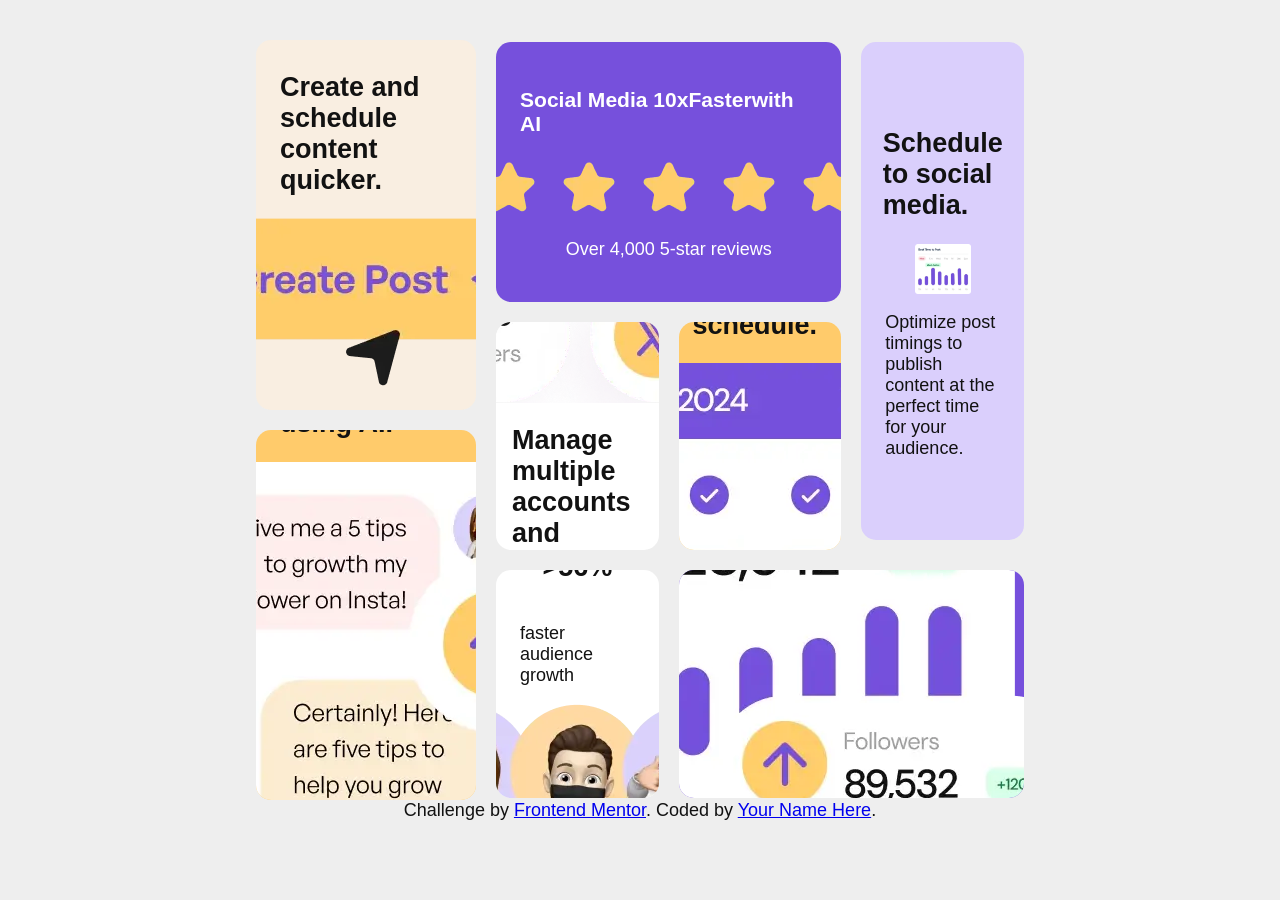
==== Bento Grid/index.html @ 0548c5fd "Bento Grid" ====
<!DOCTYPE html>
<html lang="en">
  <head>
    <meta charset="UTF-8" />
    <meta name="viewport" content="width=device-width, initial-scale=1.0" />

    <link
      rel="icon"
      type="image/png"
      sizes="32x32"
      href="./assets/images/favicon-32x32.png"
    />

    <link rel="stylesheet" href="css/style.css" />

    <title>Frontend Mentor | Bento grid</title>
  </head>
  <main>
    <section class="main-container">
      <div class="grid-container">
        <article class="grid-card" id="card1">
          <h1 class="title">
            Social Media <span class="yellow-text">10x</span
            ><span class="italic-txt">Faster</span>with AI
          </h1>
          <img src="assets/images/illustration-five-stars.webp" alt="" />
          <p class="color-white">Over 4,000 5-star reviews</p>
        </article>
        <article class="grid-card" id="card2">
          <img
            src="assets/images/illustration-multiple-platforms.webp"
            alt=""
          />
          <h2>Manage multiple accounts and platforms.</h2>
        </article>
        <article class="grid-card" id="card3">
          <h2>Maintain a consistent posting schedule.</h2>
          <img
            src="assets/images/illustration-consistent-schedule.webp"
            alt=""
          />
        </article>
        <article class="grid-card" id="card4">
          <h2>Schedule to social media.</h2>
          <img src="assets/images/illustration-schedule-posts.webp" alt="" />
          <p>
            Optimize post timings to publish content at the perfect time for
            your audience.
          </p>
        </article>
        <article class="grid-card" id="card5">
          <img src="assets/images/illustration-grow-followers.webp" alt="" />
          <h2>Grow followers with non-stop content.</h2>
        </article>
        <article class="grid-card" id="card6">
          <h2>>56%</h2>
          <p>faster audience growth</p>
          <img src="assets/images/illustration-audience-growth.webp" alt="" />
        </article>
      </div>
      <div class="flex-container">
        <article class="grid-card" id="card7">
          <h2>Create and schedule content quicker.</h2>
          <img src="assets/images/illustration-create-post.webp" alt="" />
        </article>
        <article class="grid-card" id="card8">
          <h2>Write your content using AI.</h2>
          <img src="assets/images/illustration-ai-content.webp" alt="" />
        </article>
      </div>
    </section>

    <div class="attribution">
      Challenge by
      <a href="https://www.frontendmentor.io?ref=challenge">Frontend Mentor</a>.
      Coded by <a href="#">Your Name Here</a>.
    </div>
  </main>
</html>
---- Bento Grid/css/style.css ----
:root {
  --Purple100: hsl(254, 88%, 90%);
  --Purple500: hsl(256, 67%, 59%);

  --Yellow100: hsl(31, 66%, 93%);
  --Yellow500: hsl(39, 100%, 71%);

  --White: hsl(0, 0%, 100%);
  --Black: hsl(0, 0%, 7%);

  background-color: #eee;
}

main {
  display: flex;
  flex-direction: column;

  align-items: center;
  justify-content: center;

  height: auto;
  width: 100%;

  margin: 0;
  padding: 0;

  color: var(--Black);
  font-size: 18px;
  font-weight: 400;
  font-family: Calibri, "Trebuchet MS", sans-serif;

  background-color: #eee;
}

.main-container {
  display: flex;
  flex-direction: row-reverse;

  align-items: center;
  justify-content: center;

  margin: 0;
  margin-top: 2rem;
  padding: 0;

  width: 60vw;
  height: auto;
}

.grid-container {
  display: grid;

  width: calc(45vw - 20px);
  height: auto;

  grid-template-columns: repeat(3, 1fr);
  grid-template-rows: repeat(3, auto);
  grid-gap: 20px;
}

.flex-container {
  display: flex;
  flex-direction: column;

  justify-content: center;
  align-items: center;

  height: calc(80vh + 40px);

  margin-right: 20px;
}

.grid-card {
  display: flex;
  flex-direction: column;
  align-items: center;
  justify-content: center;

  overflow: hidden;

  margin: 0;
  padding: 1.5rem;

  height: auto;
  max-width: calc((60vw / 4) - 20px);

  border-radius: 15px;

  background-color: black;
}

#card1 {
  grid-area: 1 / 1 / 2 / 3;

  color: var(--White);
  background-color: var(--Purple500);

  max-width: calc((60vw / 2) - 20px);
  max-height: 30vh;
}
#card2 {
  grid-area: 2 / 1 / 3 / 2;

  color: var(--Black);
  background-color: var(--White);

  max-height: 20vh;
}
#card3 {
  grid-area: 2 / 2 / 3 / 3;

  color: var(--Black);
  background-color: var(--Yellow500);

  max-height: 20vh;
}
#card4 {
  grid-area: 1 / 3 / 3 / 4;

  color: var(--Black);
  background-color: var(--Purple100);

  height: calc(50vh);
}
#card5 {
  grid-area: 3 / 2 / 4 / 4;

  color: var(--White);
  background-color: var(--Purple500);

  max-width: calc((60vw / 2) - 20px);
  max-height: 20vh;
}
#card6 {
  grid-area: 3 / 1 / 4 / 2;

  color: var(--Black);
  background-color: var(--White);

  max-height: 20vh;
}
#card7 {
  color: var(--Black);
  background-color: var(--Yellow100);

  height: 50%;

  margin-bottom: 20px;
}
#card8 {
  color: var(--Black);
  background-color: var(--Yellow500);

  height: 50%;
}

#card4 img {
  height: 50px;
}

.purple-card {
  color: var(--White);
  background-color: var(--Purple500);
}

.yellow-card {
  color: var(--Black);
  background-color: var(--Yellow500);
}

.light-purple-card {
  color: var(--Black);
  background-color: var(--Purple100);
}

.light-yellow-card {
  color: var(--Black);
  background-color: var(--Yellow100);
}

.white-card {
  color: var(--Black);
  background-color: var(--White);
}
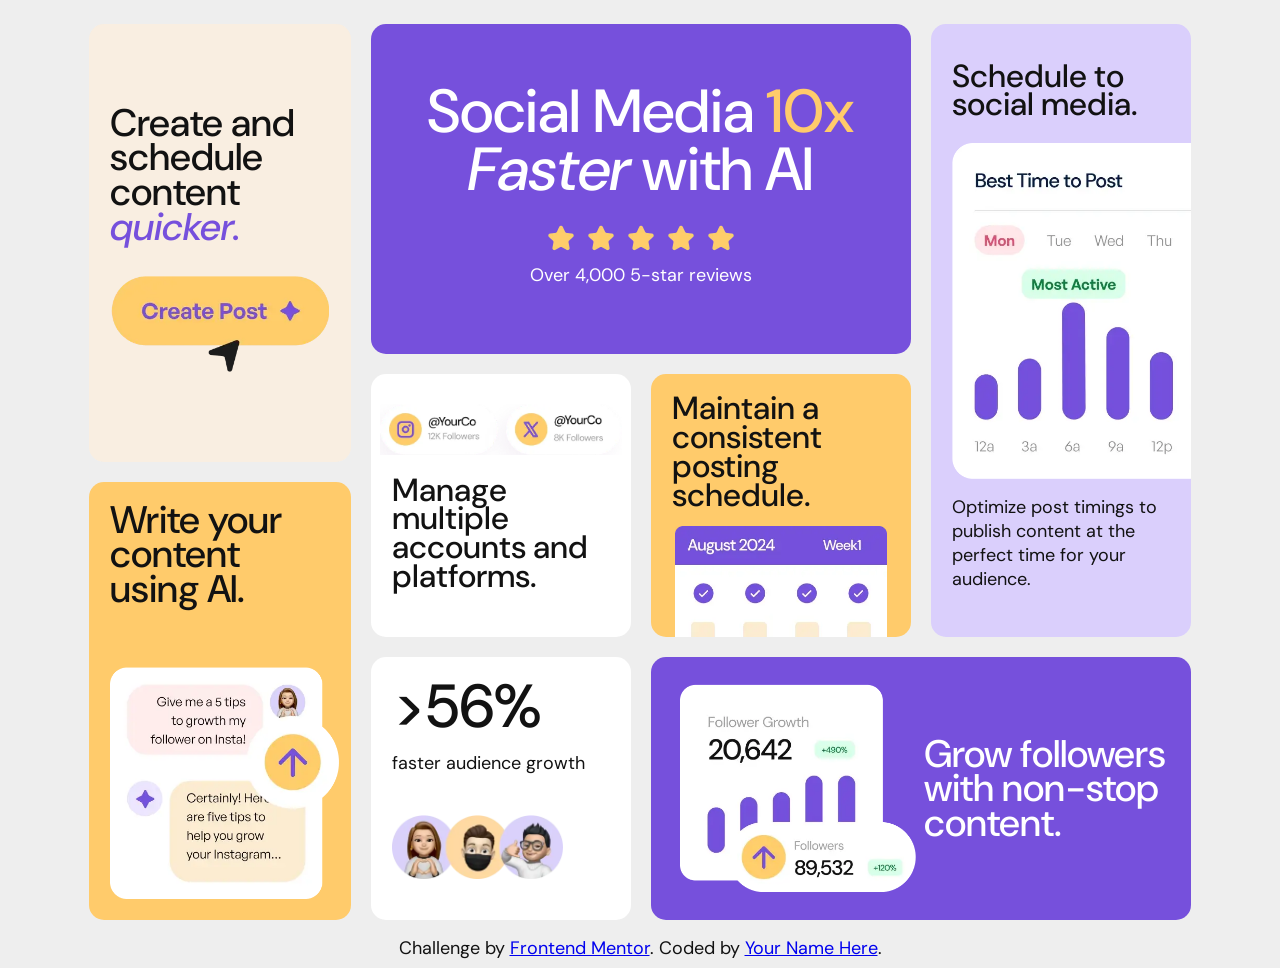
==== commit 0a8f9eac: "Bento Grid Finished" ====
--- a/Bento Grid/index.html
+++ b/Bento Grid/index.html
@@ -8,8 +8,13 @@
       rel="icon"
       type="image/png"
       sizes="32x32"
-      href="./assets/images/favicon-32x32.png"
-    />
+      href="./assets/images/favicon-32x32.png" />
+
+    <link rel="preconnect" href="https://fonts.googleapis.com" />
+    <link rel="preconnect" href="https://fonts.gstatic.com" crossorigin />
+    <link
+      href="https://fonts.googleapis.com/css2?family=DM+Sans:ital,opsz,wght@0,9..40,100..1000;1,9..40,100..1000&display=swap"
+      rel="stylesheet" />
 
     <link rel="stylesheet" href="css/style.css" />
 
@@ -20,8 +25,11 @@
       <div class="grid-container">
         <article class="grid-card" id="card1">
           <h1 class="title">
-            Social Media <span class="yellow-text">10x</span
-            ><span class="italic-txt">Faster</span>with AI
+            Social Media <span class="yellow-text">10x </span><br /><span
+              class="italic-text"
+              >Faster</span
+            >
+            with AI
           </h1>
           <img src="assets/images/illustration-five-stars.webp" alt="" />
           <p class="color-white">Over 4,000 5-star reviews</p>
@@ -29,19 +37,17 @@
         <article class="grid-card" id="card2">
           <img
             src="assets/images/illustration-multiple-platforms.webp"
-            alt=""
-          />
-          <h2>Manage multiple accounts and platforms.</h2>
+            alt="" />
+          <h2 class="subtitle">Manage multiple accounts and platforms.</h2>
         </article>
         <article class="grid-card" id="card3">
-          <h2>Maintain a consistent posting schedule.</h2>
+          <h2 class="subtitle">Maintain a consistent posting schedule.</h2>
           <img
             src="assets/images/illustration-consistent-schedule.webp"
-            alt=""
-          />
+            alt="" />
         </article>
         <article class="grid-card" id="card4">
-          <h2>Schedule to social media.</h2>
+          <h2 class="subtitle">Schedule to social media.</h2>
           <img src="assets/images/illustration-schedule-posts.webp" alt="" />
           <p>
             Optimize post timings to publish content at the perfect time for
@@ -50,21 +56,24 @@
         </article>
         <article class="grid-card" id="card5">
           <img src="assets/images/illustration-grow-followers.webp" alt="" />
-          <h2>Grow followers with non-stop content.</h2>
+          <h2 class="big-subtitle">Grow followers with non-stop content.</h2>
         </article>
         <article class="grid-card" id="card6">
-          <h2>>56%</h2>
+          <h2 class="title">>56%</h2>
           <p>faster audience growth</p>
           <img src="assets/images/illustration-audience-growth.webp" alt="" />
         </article>
       </div>
       <div class="flex-container">
         <article class="grid-card" id="card7">
-          <h2>Create and schedule content quicker.</h2>
+          <h2 class="big-subtitle">
+            Create and schedule content
+            <span class="purple-text italic-text">quicker.</span>
+          </h2>
           <img src="assets/images/illustration-create-post.webp" alt="" />
         </article>
         <article class="grid-card" id="card8">
-          <h2>Write your content using AI.</h2>
+          <h2 class="big-subtitle">Write your content using AI.</h2>
           <img src="assets/images/illustration-ai-content.webp" alt="" />
         </article>
       </div>
--- a/Bento Grid/css/style.css
+++ b/Bento Grid/css/style.css
@@ -11,6 +11,7 @@
   background-color: #eee;
 }
 
+/* ========================= MAIN FORMAT ========================= */
 main {
   display: flex;
   flex-direction: column;
@@ -25,13 +26,54 @@
   padding: 0;
 
   color: var(--Black);
+  font-family: "DM Sans";
   font-size: 18px;
   font-weight: 400;
-  font-family: Calibri, "Trebuchet MS", sans-serif;
 
   background-color: #eee;
 }
 
+/* ========================= TEXT'S FORMAT ========================= */
+.title {
+  margin: 0;
+  margin-bottom: 1.5rem;
+
+  text-align: center;
+  font-size: 3.8rem;
+  font-weight: 500;
+  line-height: 95%;
+}
+.big-subtitle {
+  margin: 0;
+
+  font-family: "DM Sans";
+  font-size: 2.4rem;
+  font-weight: 500;
+  line-height: 90%;
+}
+.subtitle {
+  margin: 0;
+  margin-bottom: 1rem;
+
+  font-family: "DM Sans";
+  font-size: 2rem;
+  font-weight: 500;
+  line-height: 90%;
+}
+.yellow-text {
+  color: var(--Yellow500);
+}
+.purple-text {
+  color: var(--Purple500);
+}
+.italic-text {
+  font-style: italic;
+}
+p {
+  margin: 0.5rem 0;
+}
+
+/* ========================= CONTAINERS ========================= */
 .main-container {
   display: flex;
   flex-direction: row-reverse;
@@ -39,25 +81,22 @@
   align-items: center;
   justify-content: center;
 
-  margin: 0;
-  margin-top: 2rem;
+  margin: 1rem 0;
   padding: 0;
 
-  width: 60vw;
-  height: auto;
-}
-
+  width: 70rem;
+  height: 56rem;
+}
 .grid-container {
   display: grid;
 
-  width: calc(45vw - 20px);
-  height: auto;
+  width: calc(52.5rem - 20px);
+  height: 56rem;
 
   grid-template-columns: repeat(3, 1fr);
   grid-template-rows: repeat(3, auto);
   grid-gap: 20px;
 }
-
 .flex-container {
   display: flex;
   flex-direction: column;
@@ -65,11 +104,13 @@
   justify-content: center;
   align-items: center;
 
-  height: calc(80vh + 40px);
+  height: 56rem;
+  width: auto;
 
   margin-right: 20px;
 }
 
+/* ========================= CARD'S GRID ========================= */
 .grid-card {
   display: flex;
   flex-direction: column;
@@ -79,66 +120,112 @@
   overflow: hidden;
 
   margin: 0;
-  padding: 1.5rem;
-
-  height: auto;
-  max-width: calc((60vw / 4) - 20px);
+  padding: 1.3rem;
+
+  height: auto;
+  max-width: calc((70rem / 4) - 60px);
 
   border-radius: 15px;
 
   background-color: black;
 }
 
+/* =============== CARDS =============== */
 #card1 {
   grid-area: 1 / 1 / 2 / 3;
 
   color: var(--White);
   background-color: var(--Purple500);
 
-  max-width: calc((60vw / 2) - 20px);
-  max-height: 30vh;
-}
+  max-width: calc((75rem / 2) - 40px);
+  height: 18rem;
+}
+#card1 img {
+  height: 2rem;
+}
+
 #card2 {
   grid-area: 2 / 1 / 3 / 2;
 
   color: var(--Black);
   background-color: var(--White);
 
-  max-height: 20vh;
-}
+  height: auto;
+}
+#card2 img {
+  margin-bottom: 1.3rem;
+
+  height: 3.2rem;
+}
+
 #card3 {
   grid-area: 2 / 2 / 3 / 3;
 
+  justify-content: start;
+
   color: var(--Black);
   background-color: var(--Yellow500);
 
-  max-height: 20vh;
-}
+  height: auto;
+}
+#card3 img {
+  height: 10rem;
+}
+
 #card4 {
   grid-area: 1 / 3 / 3 / 4;
 
   color: var(--Black);
   background-color: var(--Purple100);
 
-  height: calc(50vh);
-}
+  height: auto;
+}
+#card4 img {
+  align-self: flex-start;
+
+  margin: 0.5rem 0;
+
+  height: 21rem;
+}
+
 #card5 {
   grid-area: 3 / 2 / 4 / 4;
 
+  flex-direction: row;
+
   color: var(--White);
   background-color: var(--Purple500);
 
-  max-width: calc((60vw / 2) - 20px);
-  max-height: 20vh;
-}
+  max-width: calc((75rem / 2) - 40px);
+  height: auto;
+}
+#card5 img {
+  margin: 0.5rem;
+
+  height: 13rem;
+}
+
 #card6 {
   grid-area: 3 / 1 / 4 / 2;
 
+  align-items: start;
+  justify-content: start;
+
   color: var(--Black);
   background-color: var(--White);
 
-  max-height: 20vh;
-}
+  height: auto;
+}
+#card6 h2 {
+  margin-bottom: 0.5rem;
+}
+#card6 img {
+  margin: 0;
+  margin-top: 2rem;
+
+  height: 4rem;
+}
+
 #card7 {
   color: var(--Black);
   background-color: var(--Yellow100);
@@ -147,38 +234,89 @@
 
   margin-bottom: 20px;
 }
+#card7 img {
+  margin: 0;
+  margin-top: 2rem;
+
+  height: 6.5rem;
+}
+
 #card8 {
+  align-items: start;
+
   color: var(--Black);
   background-color: var(--Yellow500);
 
   height: 50%;
 }
-
-#card4 img {
-  height: 50px;
-}
-
-.purple-card {
-  color: var(--White);
-  background-color: var(--Purple500);
-}
-
-.yellow-card {
-  color: var(--Black);
-  background-color: var(--Yellow500);
-}
-
-.light-purple-card {
-  color: var(--Black);
-  background-color: var(--Purple100);
-}
-
-.light-yellow-card {
-  color: var(--Black);
-  background-color: var(--Yellow100);
-}
-
-.white-card {
-  color: var(--Black);
-  background-color: var(--White);
-}
+#card8 img {
+  margin-top: auto;
+
+  height: 14.5rem;
+}
+
+/* ========================= RESPONSIVE LAPTOP ========================= */
+@media (max-width: 1200px) {
+  .main-container {
+    display: flex;
+    flex-direction: column;
+
+    align-items: center;
+    justify-content: center;
+
+    margin: 1rem 0;
+    padding: 0;
+
+    width: calc(52.5rem - 20px);
+    height: auto;
+  }
+  .flex-container {
+    display: flex;
+    flex-direction: row;
+
+    justify-content: center;
+    align-items: center;
+
+    height: auto;
+    width: calc(52.5rem - 20px);
+
+    margin: 0;
+    margin-top: 20px;
+  }
+
+  #card7 {
+    flex-direction: row;
+    align-items: start;
+
+    color: var(--Black);
+    background-color: var(--Yellow100);
+
+    height: calc(17.5rem - 20px);
+    width: auto;
+
+    margin: 0;
+    margin-right: 20px;
+  }
+  #card7 img {
+    margin: 0;
+    margin-top: 2rem;
+
+    height: 6.5rem;
+  }
+
+  #card8 {
+    align-items: start;
+
+    color: var(--Black);
+    background-color: var(--Yellow500);
+
+    height: 50%;
+  }
+  #card8 img {
+    margin-top: auto;
+
+    height: 12.5rem;
+  }
+}
+
+/* ========================= RESPONSIVE MOBILE ========================= */
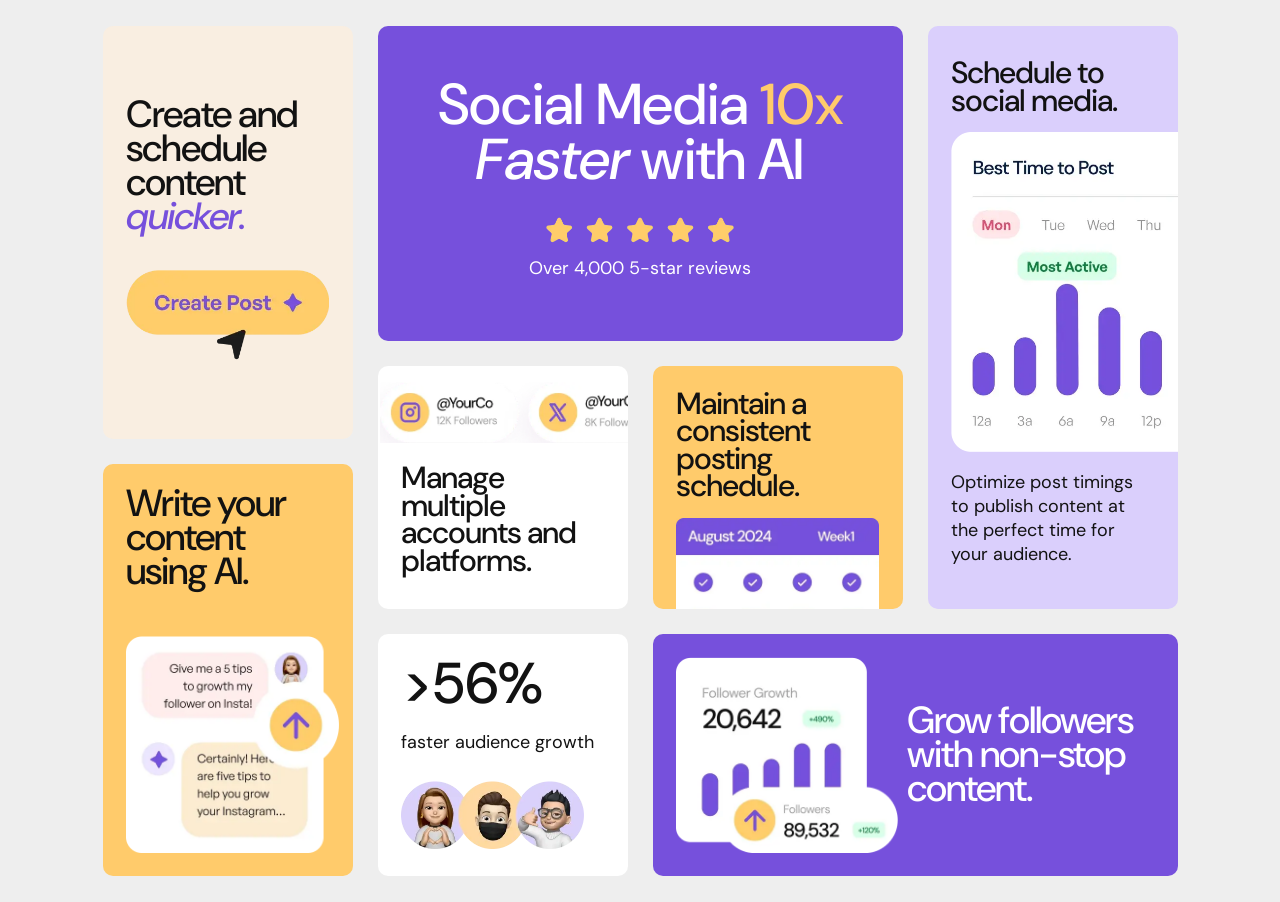
==== commit eb923db8: "Bento grid - responsive finished" ====
--- a/Bento Grid/index.html
+++ b/Bento Grid/index.html
@@ -22,13 +22,11 @@
   </head>
   <main>
     <section class="main-container">
-      <div class="grid-container">
+      <div class="grid-container1">
         <article class="grid-card" id="card1">
           <h1 class="title">
-            Social Media <span class="yellow-text">10x </span><br /><span
-              class="italic-text"
-              >Faster</span
-            >
+            Social Media <span class="yellow-text">10x </span
+            ><span class="italic-text">Faster</span>
             with AI
           </h1>
           <img src="assets/images/illustration-five-stars.webp" alt="" />
@@ -64,7 +62,7 @@
           <img src="assets/images/illustration-audience-growth.webp" alt="" />
         </article>
       </div>
-      <div class="flex-container">
+      <div class="grid-container2">
         <article class="grid-card" id="card7">
           <h2 class="big-subtitle">
             Create and schedule content
@@ -79,10 +77,10 @@
       </div>
     </section>
 
-    <div class="attribution">
+    <!-- <div class="attribution">
       Challenge by
       <a href="https://www.frontendmentor.io?ref=challenge">Frontend Mentor</a>.
       Coded by <a href="#">Your Name Here</a>.
-    </div>
+    </div> -->
   </main>
 </html>
--- a/Bento Grid/css/style.css
+++ b/Bento Grid/css/style.css
@@ -7,6 +7,10 @@
 
   --White: hsl(0, 0%, 100%);
   --Black: hsl(0, 0%, 7%);
+
+  font-family: "DM Sans";
+  font-size: 18px;
+  font-weight: 400;
 
   background-color: #eee;
 }
@@ -19,16 +23,13 @@
   align-items: center;
   justify-content: center;
 
-  height: auto;
+  min-height: 98vh;
   width: 100%;
 
   margin: 0;
   padding: 0;
 
   color: var(--Black);
-  font-family: "DM Sans";
-  font-size: 18px;
-  font-weight: 400;
 
   background-color: #eee;
 }
@@ -39,7 +40,7 @@
   margin-bottom: 1.5rem;
 
   text-align: center;
-  font-size: 3.8rem;
+  font-size: 3.2rem;
   font-weight: 500;
   line-height: 95%;
 }
@@ -47,18 +48,20 @@
   margin: 0;
 
   font-family: "DM Sans";
-  font-size: 2.4rem;
+  font-size: 2.1rem;
   font-weight: 500;
   line-height: 90%;
+  letter-spacing: -1px;
 }
 .subtitle {
   margin: 0;
   margin-bottom: 1rem;
 
   font-family: "DM Sans";
-  font-size: 2rem;
+  font-size: 1.7rem;
   font-weight: 500;
   line-height: 90%;
+  letter-spacing: -1px;
 }
 .yellow-text {
   color: var(--Yellow500);
@@ -84,30 +87,34 @@
   margin: 1rem 0;
   padding: 0;
 
-  width: 70rem;
-  height: 56rem;
-}
-.grid-container {
+  width: auto;
+  height: auto;
+}
+.grid-container1 {
   display: grid;
-
-  width: calc(52.5rem - 20px);
-  height: 56rem;
-
-  grid-template-columns: repeat(3, 1fr);
-  grid-template-rows: repeat(3, auto);
-  grid-gap: 20px;
-}
-.flex-container {
-  display: flex;
-  flex-direction: column;
-
-  justify-content: center;
-  align-items: center;
-
-  height: 56rem;
-  width: auto;
-
-  margin-right: 20px;
+  grid-template-columns: 1fr 1fr 1fr;
+  grid-template-rows: 1.3fr 1fr 1fr;
+  gap: 25px 25px;
+  grid-template-areas:
+    "card1 card1 card4"
+    "card2 card3 card4"
+    "card6 card5 card5";
+  width: 800px;
+  height: 850px;
+}
+.grid-container2 {
+  display: grid;
+  grid-auto-rows: 1fr;
+  grid-template-columns: 1fr;
+  grid-template-rows: 1fr 1fr;
+  gap: 25px 25px;
+  grid-template-areas:
+    "card7"
+    "card8";
+  width: 250px;
+  height: 850px;
+
+  margin-right: 25px;
 }
 
 /* ========================= CARD'S GRID ========================= */
@@ -122,91 +129,96 @@
   margin: 0;
   padding: 1.3rem;
 
-  height: auto;
-  max-width: calc((70rem / 4) - 60px);
-
-  border-radius: 15px;
+  width: auto;
+  height: auto;
+
+  border-radius: 10px;
 
   background-color: black;
 }
 
 /* =============== CARDS =============== */
 #card1 {
-  grid-area: 1 / 1 / 2 / 3;
+  grid-area: card1;
 
   color: var(--White);
   background-color: var(--Purple500);
 
-  max-width: calc((75rem / 2) - 40px);
-  height: 18rem;
+  width: auto;
+  height: auto;
 }
 #card1 img {
-  height: 2rem;
+  height: 1.8rem;
 }
 
 #card2 {
-  grid-area: 2 / 1 / 3 / 2;
+  grid-area: card2;
 
   color: var(--Black);
   background-color: var(--White);
 
+  width: auto;
   height: auto;
 }
 #card2 img {
-  margin-bottom: 1.3rem;
-
-  height: 3.2rem;
+  margin-bottom: 1.2rem;
+
+  width: 140%;
+
+  transform: translateX(20px);
 }
 
 #card3 {
-  grid-area: 2 / 2 / 3 / 3;
+  grid-area: card3;
 
   justify-content: start;
 
   color: var(--Black);
   background-color: var(--Yellow500);
 
+  width: auto;
   height: auto;
 }
 #card3 img {
-  height: 10rem;
+  width: 100%;
 }
 
 #card4 {
-  grid-area: 1 / 3 / 3 / 4;
+  grid-area: card4;
 
   color: var(--Black);
   background-color: var(--Purple100);
 
+  width: auto;
   height: auto;
 }
 #card4 img {
   align-self: flex-start;
 
-  margin: 0.5rem 0;
-
-  height: 21rem;
+  margin-bottom: 0.5rem;
+
+  height: 320px;
 }
 
 #card5 {
-  grid-area: 3 / 2 / 4 / 4;
+  grid-area: card5;
 
   flex-direction: row;
 
   color: var(--White);
   background-color: var(--Purple500);
 
-  max-width: calc((75rem / 2) - 40px);
+  width: auto;
   height: auto;
 }
 #card5 img {
-  margin: 0.5rem;
-
-  height: 13rem;
+  margin-right: 0.5rem;
+
+  height: 100%;
 }
 
 #card6 {
-  grid-area: 3 / 1 / 4 / 2;
+  grid-area: card6;
 
   align-items: start;
   justify-content: start;
@@ -214,6 +226,7 @@
   color: var(--Black);
   background-color: var(--White);
 
+  width: auto;
   height: auto;
 }
 #card6 h2 {
@@ -221,38 +234,40 @@
 }
 #card6 img {
   margin: 0;
+  margin-top: 1rem;
+
+  width: 90%;
+}
+
+#card7 {
+  grid-area: card7;
+  color: var(--Black);
+  background-color: var(--Yellow100);
+
+  width: auto;
+  height: auto;
+}
+#card7 img {
+  margin: 0;
   margin-top: 2rem;
 
-  height: 4rem;
-}
-
-#card7 {
-  color: var(--Black);
-  background-color: var(--Yellow100);
-
-  height: 50%;
-
-  margin-bottom: 20px;
-}
-#card7 img {
-  margin: 0;
-  margin-top: 2rem;
-
-  height: 6.5rem;
+  width: 100%;
 }
 
 #card8 {
+  grid-area: card8;
   align-items: start;
 
   color: var(--Black);
   background-color: var(--Yellow500);
 
-  height: 50%;
+  width: auto;
+  height: auto;
 }
 #card8 img {
   margin-top: auto;
 
-  height: 14.5rem;
+  width: 105%;
 }
 
 /* ========================= RESPONSIVE LAPTOP ========================= */
@@ -267,56 +282,257 @@
     margin: 1rem 0;
     padding: 0;
 
-    width: calc(52.5rem - 20px);
+    width: auto;
     height: auto;
   }
-  .flex-container {
-    display: flex;
+  .grid-container2 {
+    display: grid;
+    grid-auto-rows: 1fr;
+    grid-template-columns: 1fr 1fr;
+    grid-template-rows: 1fr;
+    gap: 25px 25px;
+    grid-template-areas: "card7 card8";
+    width: 800px;
+    height: 242.4px;
+
+    margin-right: 0;
+    margin-top: 25px;
+  }
+
+  #card7 img {
+    margin-top: 1rem;
+
+    width: 70%;
+  }
+
+  #card8 {
     flex-direction: row;
 
+    align-items: center;
+  }
+  #card8 img {
+    margin-top: 0;
+
+    height: 90%;
+    width: auto;
+
+    transform: translateX(15px);
+  }
+}
+
+/* ========================= RESPONSIVE TABLET ========================= */
+
+@media (max-width: 875px) {
+  .grid-container1 {
+    display: grid;
+    grid-auto-rows: 1fr;
+    grid-template-columns: 1fr 1fr;
+    grid-template-rows: 1.3fr 1fr 1fr 1fr 1fr;
+    gap: 25px 25px;
+    grid-template-areas:
+      "card1 card1"
+      "card2 card4"
+      "card3 card4"
+      "card6 card6"
+      "card5 card5";
+    width: 525px;
+    height: 1384.8px;
+  }
+  .grid-container2 {
+    display: grid;
+    grid-auto-rows: 1fr;
+    grid-template-columns: 1fr 1fr;
+    grid-template-rows: 1fr;
+    gap: 25px 25px;
+    grid-template-areas: "card7 card8";
+    width: 525px;
+    height: 350px;
+
+    margin-right: 0;
+    margin-top: 25px;
+  }
+
+  #card3 {
+    grid-area: card6;
+    flex-direction: row;
+  }
+  #card3 h2 {
+    font-size: 2.2rem;
+    width: 45%;
+    margin: 0;
+  }
+  #card3 img {
+    height: 90%;
+    width: auto;
+    transform: translateY(33px);
+  }
+
+  #card4 img {
+    height: 260px;
+  }
+
+  #card6 {
+    grid-area: card3;
+  }
+
+  #card7 img {
+    margin-top: 1rem;
+
+    width: 100%;
+  }
+
+  #card8 {
+    flex-direction: column;
+  }
+  #card8 img {
+    margin-top: 1rem;
+
+    height: auto;
+    width: 85%;
+
+    transform: translateX(0px);
+  }
+}
+
+/* ========================= RESPONSIVE MOBILE ========================= */
+
+@media (max-width: 600px) {
+  .grid-container1 {
+    display: grid;
+    grid-auto-rows: 1fr;
+    grid-template-columns: 1fr;
+    grid-template-rows: auto auto auto auto auto auto;
+    gap: 25px 25px;
+    grid-template-areas:
+      "card1"
+      "card2"
+      "card3"
+      "card4"
+      "card5"
+      "card6";
+    width: 85vw;
+    height: auto;
+  }
+  .grid-container2 {
+    display: grid;
+    grid-auto-rows: 1fr;
+    grid-template-columns: 1fr;
+    grid-template-rows: auto auto;
+    gap: 25px 25px;
+    grid-template-areas:
+      "card7"
+      "card8";
+    width: 85vw;
+    height: auto;
+
+    margin-right: 0;
+    margin-top: 25px;
+  }
+
+  .title {
+    font-size: 2.5rem;
+  }
+  .big-subtitle {
+    font-size: 1.3rem;
+  }
+  .subtitle {
+    font-size: 1.3rem;
+  }
+
+  .grid-card {
+    padding: 1rem;
+  }
+
+  #card1 {
+    padding: 1.8rem;
+  }
+
+  #card2 img {
+    width: 115%;
+    margin-bottom: 1rem;
+
+    transform: translateX(0px);
+  }
+  #card2 h2 {
+    margin: 0;
+  }
+
+  #card3 {
+    grid-area: card3;
+    flex-direction: column;
+    align-items: flex-start;
+    height: 160px;
+  }
+  #card3 h2 {
+    width: 100%;
+    margin: 0;
+    font-size: 1.3rem;
+  }
+  #card3 img {
+    height: auto;
+    width: 200px;
+    transform: translateY(10px);
+  }
+
+  #cadr4 {
+    align-items: center;
     justify-content: center;
+  }
+  #card4 h2 {
+    text-align: center;
+  }
+  #card4 p {
+    text-align: center;
+  }
+  #card4 img {
+    align-self: center;
+
+    margin-bottom: 0.5rem;
+
+    width: 100%;
+    max-width: 300px;
+    height: auto;
+  }
+
+  #card5 {
+    flex-direction: column;
     align-items: center;
-
-    height: auto;
-    width: calc(52.5rem - 20px);
-
+  }
+  #card5 img {
+    width: 200px;
     margin: 0;
-    margin-top: 20px;
+    margin-bottom: 1rem;
+  }
+  #card5 h2 {
+    padding: 0 20%;
+    text-align: center;
+  }
+
+  #card6 {
+    grid-area: card6;
+  }
+  #card6 img {
+    width: 180px;
   }
 
   #card7 {
-    flex-direction: row;
-    align-items: start;
-
-    color: var(--Black);
-    background-color: var(--Yellow100);
-
-    height: calc(17.5rem - 20px);
-    width: auto;
-
-    margin: 0;
-    margin-right: 20px;
+    padding: 1rem 1.5rem;
+    align-items: flex-start;
+  }
+  #card7 h2 {
+    font-size: 1.5rem;
   }
   #card7 img {
-    margin: 0;
-    margin-top: 2rem;
-
-    height: 6.5rem;
+    width: 200px;
   }
 
   #card8 {
-    align-items: start;
-
-    color: var(--Black);
-    background-color: var(--Yellow500);
-
-    height: 50%;
+    align-items: flex-start;
+  }
+  #card8 h2 {
+    font-size: 1.6rem;
   }
   #card8 img {
-    margin-top: auto;
-
-    height: 12.5rem;
-  }
-}
-
-/* ========================= RESPONSIVE MOBILE ========================= */
+    width: 200px;
+  }
+}
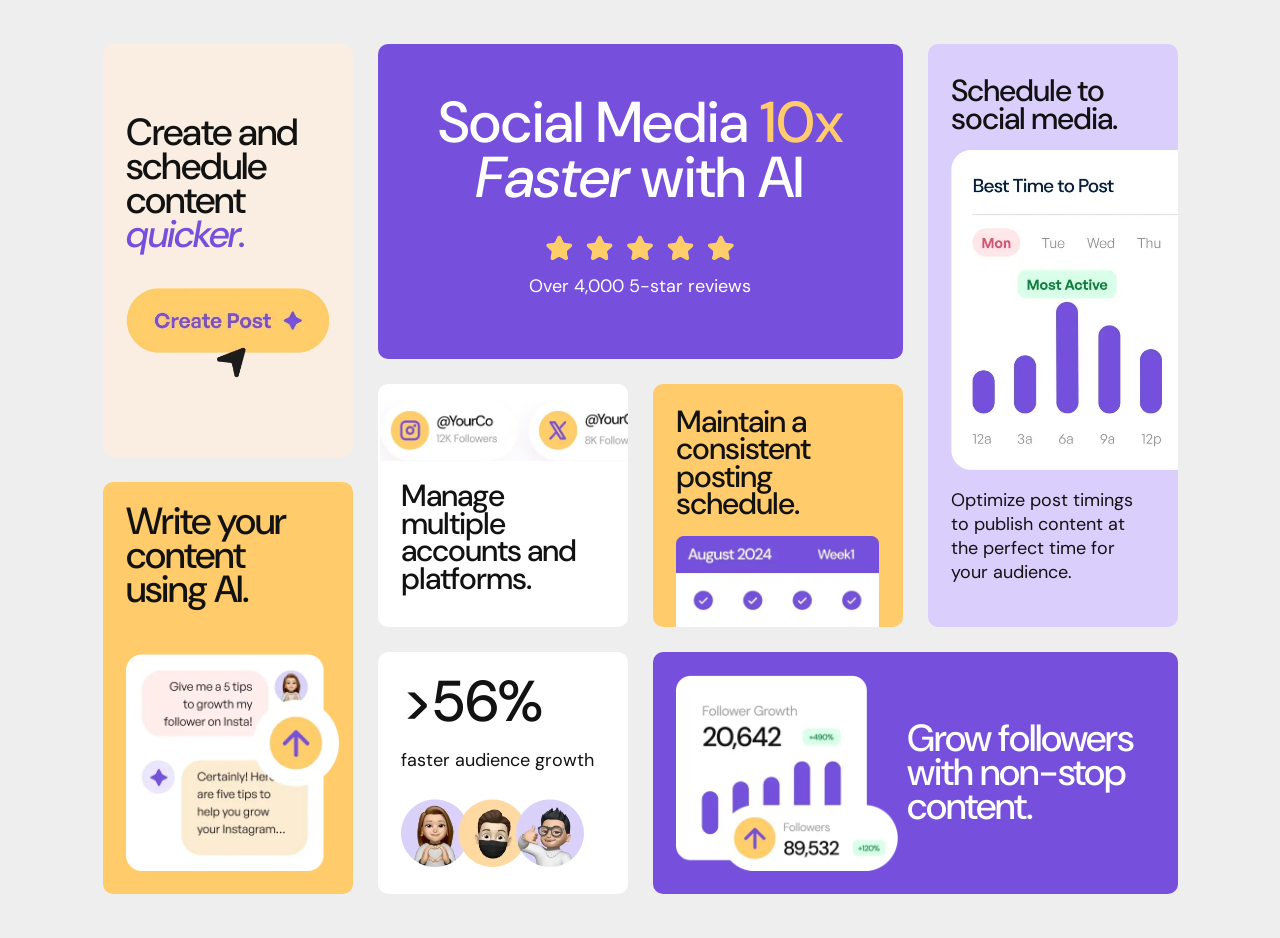
==== commit 17b7f4ad: "Bento Grid - Main Container margin" ====
--- a/Bento Grid/index.html
+++ b/Bento Grid/index.html
@@ -80,7 +80,7 @@
     <!-- <div class="attribution">
       Challenge by
       <a href="https://www.frontendmentor.io?ref=challenge">Frontend Mentor</a>.
-      Coded by <a href="#">Your Name Here</a>.
+      Coded by <a href="https://github.com/BistuBastian">BistuBastian</a>.
     </div> -->
   </main>
 </html>
--- a/Bento Grid/css/style.css
+++ b/Bento Grid/css/style.css
@@ -21,7 +21,6 @@
   flex-direction: column;
 
   align-items: center;
-  justify-content: center;
 
   min-height: 98vh;
   width: 100%;
@@ -84,7 +83,7 @@
   align-items: center;
   justify-content: center;
 
-  margin: 1rem 0;
+  margin: 2rem 0;
   padding: 0;
 
   width: auto;
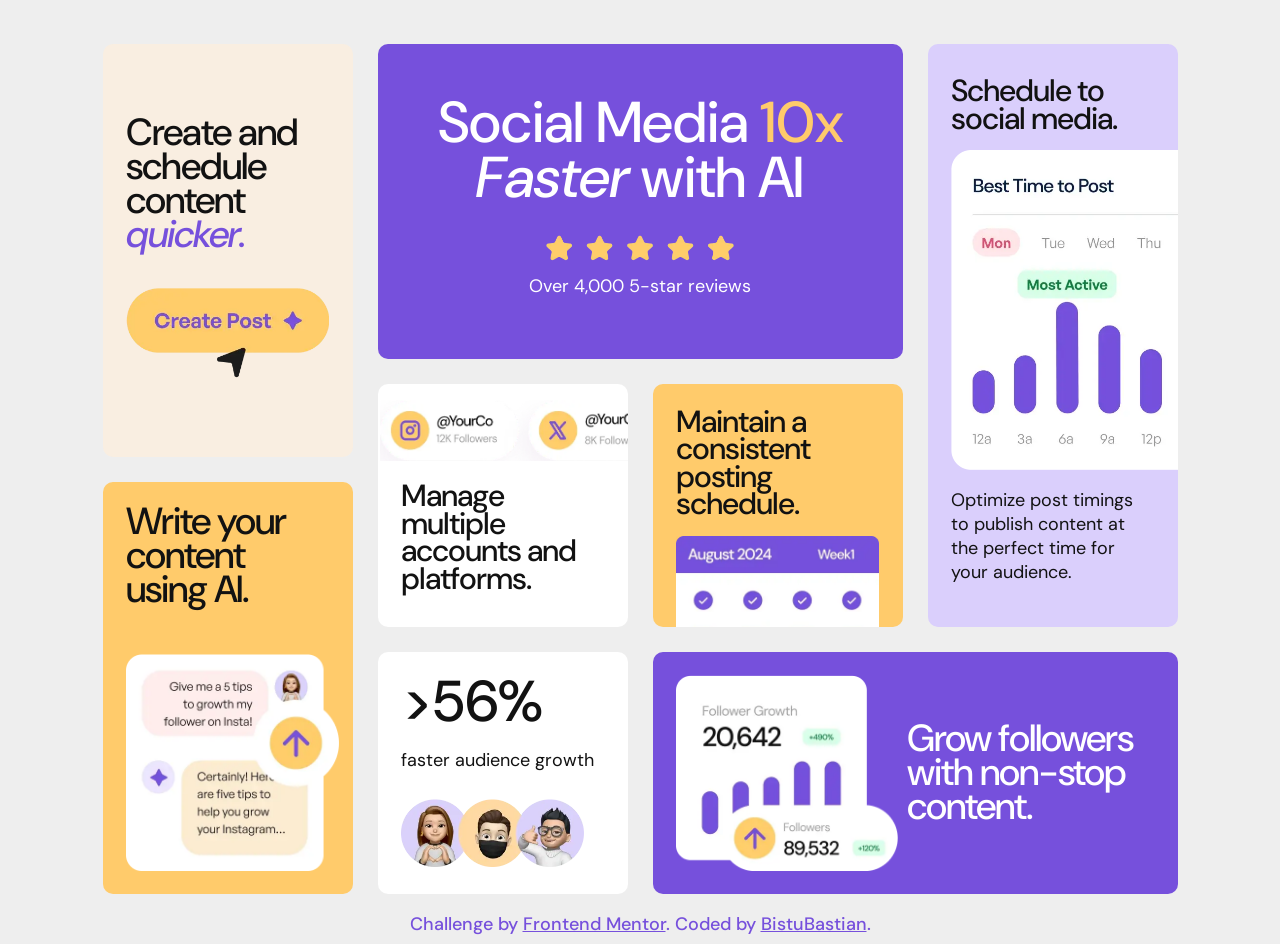
==== commit 2b0913fd: "Bento Grid - cards hover and attribution" ====
--- a/Bento Grid/index.html
+++ b/Bento Grid/index.html
@@ -77,10 +77,10 @@
       </div>
     </section>
 
-    <!-- <div class="attribution">
+    <div class="attribution">
       Challenge by
       <a href="https://www.frontendmentor.io?ref=challenge">Frontend Mentor</a>.
       Coded by <a href="https://github.com/BistuBastian">BistuBastian</a>.
-    </div> -->
+    </div>
   </main>
 </html>
--- a/Bento Grid/css/style.css
+++ b/Bento Grid/css/style.css
@@ -83,7 +83,7 @@
   align-items: center;
   justify-content: center;
 
-  margin: 2rem 0;
+  margin: 2rem 0 1rem 0;
   padding: 0;
 
   width: auto;
@@ -134,6 +134,8 @@
   border-radius: 10px;
 
   background-color: black;
+
+  transition: all ease 0.1s;
 }
 
 /* =============== CARDS =============== */
@@ -267,6 +269,14 @@
   margin-top: auto;
 
   width: 105%;
+}
+
+/* =============== CARDS ANIMATION =============== */
+
+.grid-card:hover {
+  transform: scale(1.04);
+  box-shadow: var(--Purple100) 0.5rem 0.5rem 1rem;
+  animation: all ease 0.1s;
 }
 
 /* ========================= RESPONSIVE LAPTOP ========================= */
@@ -535,3 +545,11 @@
     width: 200px;
   }
 }
+
+/* ========================= ATTRIBUTION ========================= */
+
+.attribution,
+.attribution a {
+  color: var(--Purple500);
+  font-weight: 500;
+}
